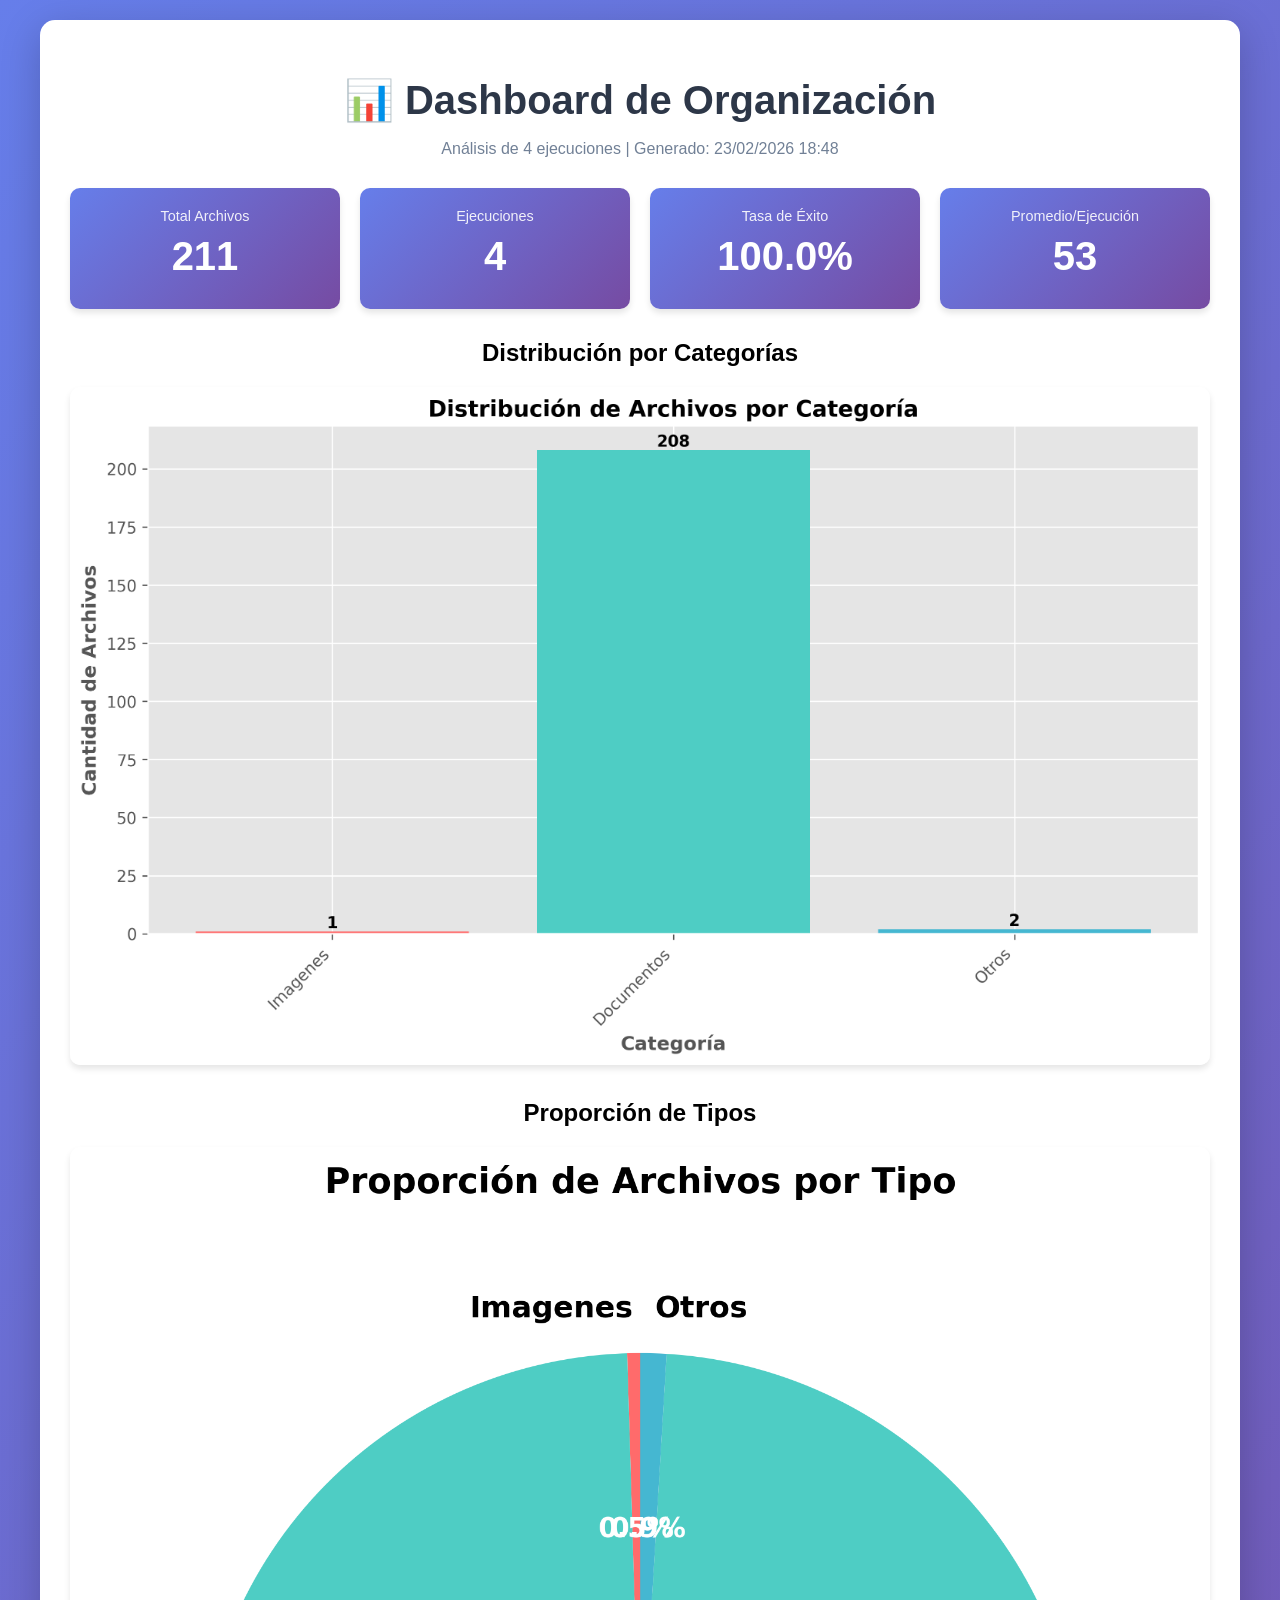
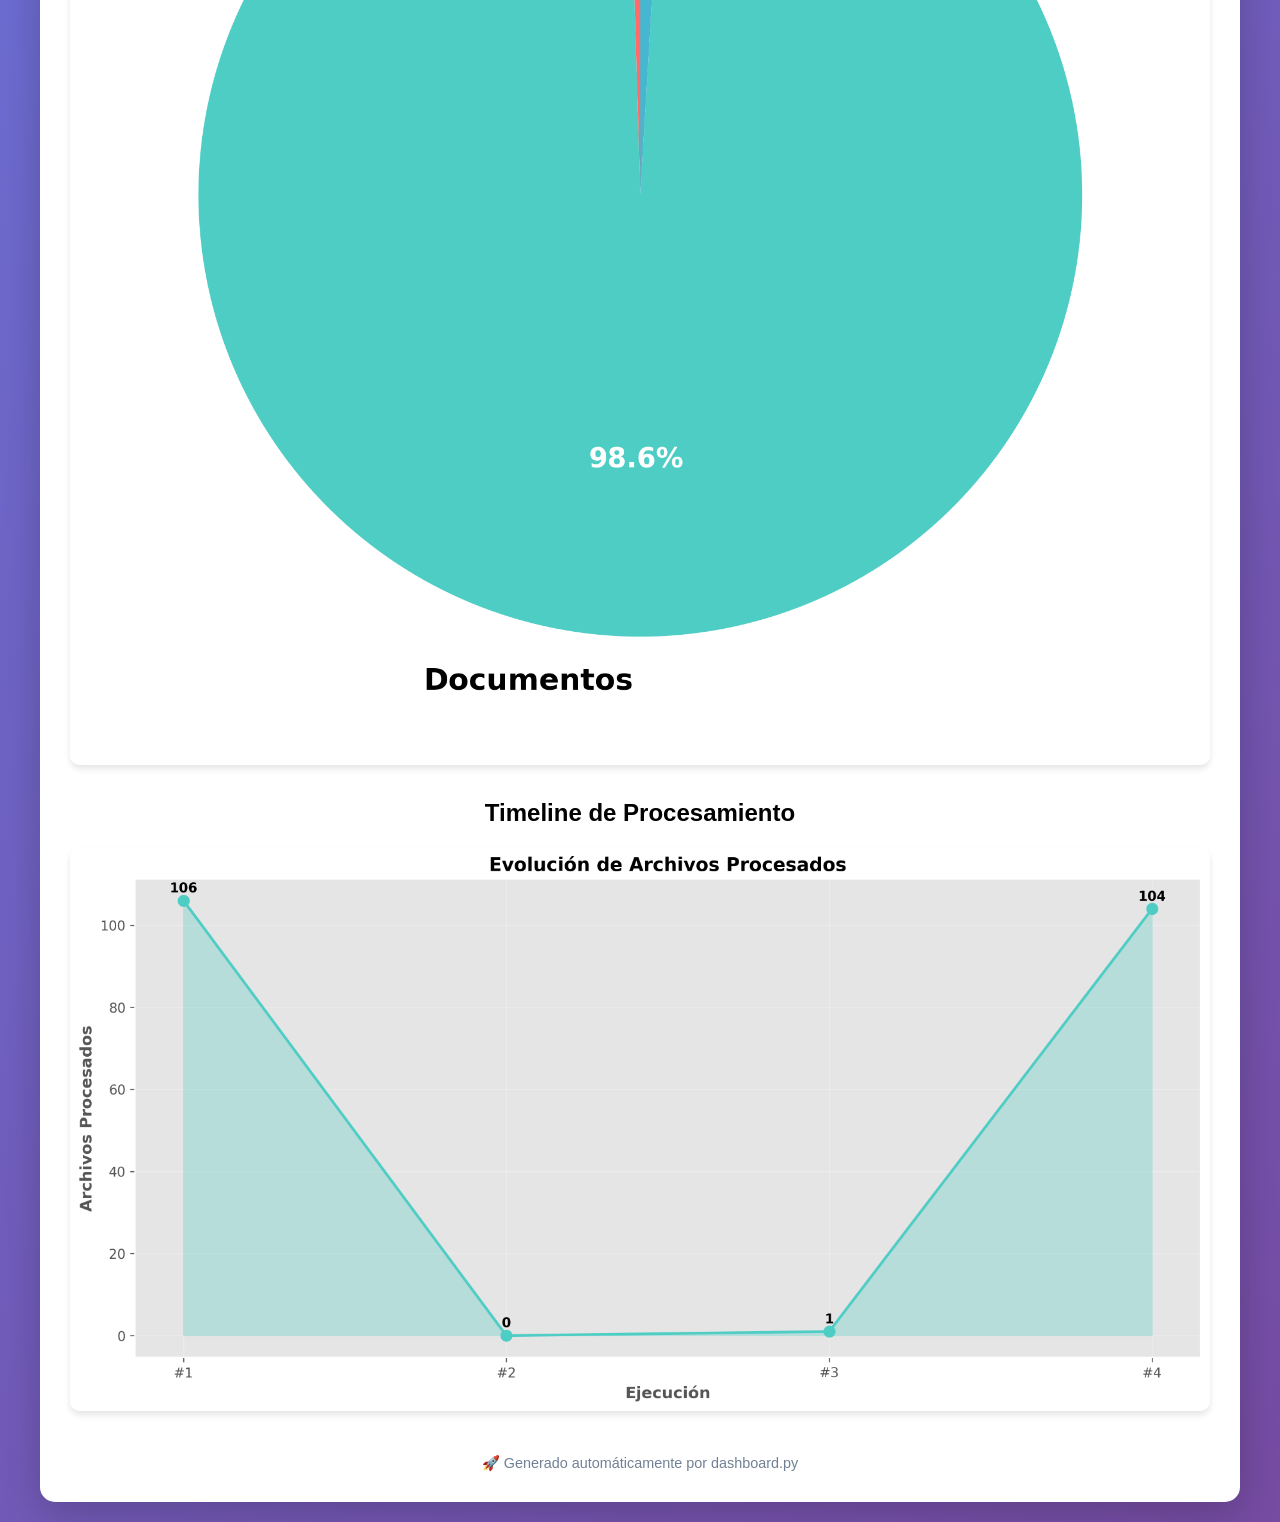
==== dashboard.html @ 082be59c "pruebas dashboard" ====
<!DOCTYPE html>
<html lang="es">
<head>
    <meta charset="UTF-8">
    <meta name="viewport" content="width=device-width, initial-scale=1.0">
    <title>Dashboard - Organizador de Archivos</title>
    <style>
        body {
            font-family: 'Segoe UI', Tahoma, Geneva, Verdana, sans-serif;
            max-width: 1200px;
            margin: 0 auto;
            padding: 20px;
            background: linear-gradient(135deg, #667eea 0%, #764ba2 100%);
        }
        .container {
            background: white;
            border-radius: 15px;
            padding: 30px;
            box-shadow: 0 10px 40px rgba(0,0,0,0.2);
        }
        h1 {
            color: #2d3748;
            text-align: center;
            font-size: 2.5em;
            margin-bottom: 10px;
        }
        .subtitle {
            text-align: center;
            color: #718096;
            margin-bottom: 30px;
        }
        .stats {
            display: grid;
            grid-template-columns: repeat(auto-fit, minmax(200px, 1fr));
            gap: 20px;
            margin: 30px 0;
        }
        .stat-card {
            background: linear-gradient(135deg, #667eea 0%, #764ba2 100%);
            color: white;
            padding: 20px;
            border-radius: 10px;
            text-align: center;
            box-shadow: 0 4px 6px rgba(0,0,0,0.1);
        }
        .stat-number {
            font-size: 2.5em;
            font-weight: bold;
            margin: 10px 0;
        }
        .stat-label {
            font-size: 0.9em;
            opacity: 0.9;
        }
        .chart {
            margin: 30px 0;
            text-align: center;
        }
        .chart img {
            max-width: 100%;
            border-radius: 10px;
            box-shadow: 0 4px 6px rgba(0,0,0,0.1);
        }
        .footer {
            text-align: center;
            margin-top: 40px;
            color: #718096;
            font-size: 0.9em;
        }
    </style>
</head>
<body>
    <div class="container">
        <h1>📊 Dashboard de Organización</h1>
        <p class="subtitle">Análisis de 4 ejecuciones | Generado: 23/02/2026 18:48</p>
        
        <div class="stats">
            <div class="stat-card">
                <div class="stat-label">Total Archivos</div>
                <div class="stat-number">211</div>
            </div>
            <div class="stat-card">
                <div class="stat-label">Ejecuciones</div>
                <div class="stat-number">4</div>
            </div>
            <div class="stat-card">
                <div class="stat-label">Tasa de Éxito</div>
                <div class="stat-number">100.0%</div>
            </div>
            <div class="stat-card">
                <div class="stat-label">Promedio/Ejecución</div>
                <div class="stat-number">53</div>
            </div>
        </div>
        
        <div class="chart">
            <h2>Distribución por Categorías</h2>
            <img src="dashboard_categorias.png" alt="Categorías">
        </div>
        
        <div class="chart">
            <h2>Proporción de Tipos</h2>
            <img src="dashboard_proporcion.png" alt="Proporción">
        </div>
        
        <div class="chart">
            <h2>Timeline de Procesamiento</h2>
            <img src="dashboard_timeline.png" alt="Timeline">
        </div>
        
        <div class="footer">
            🚀 Generado automáticamente por dashboard.py
        </div>
    </div>
</body>
</html>
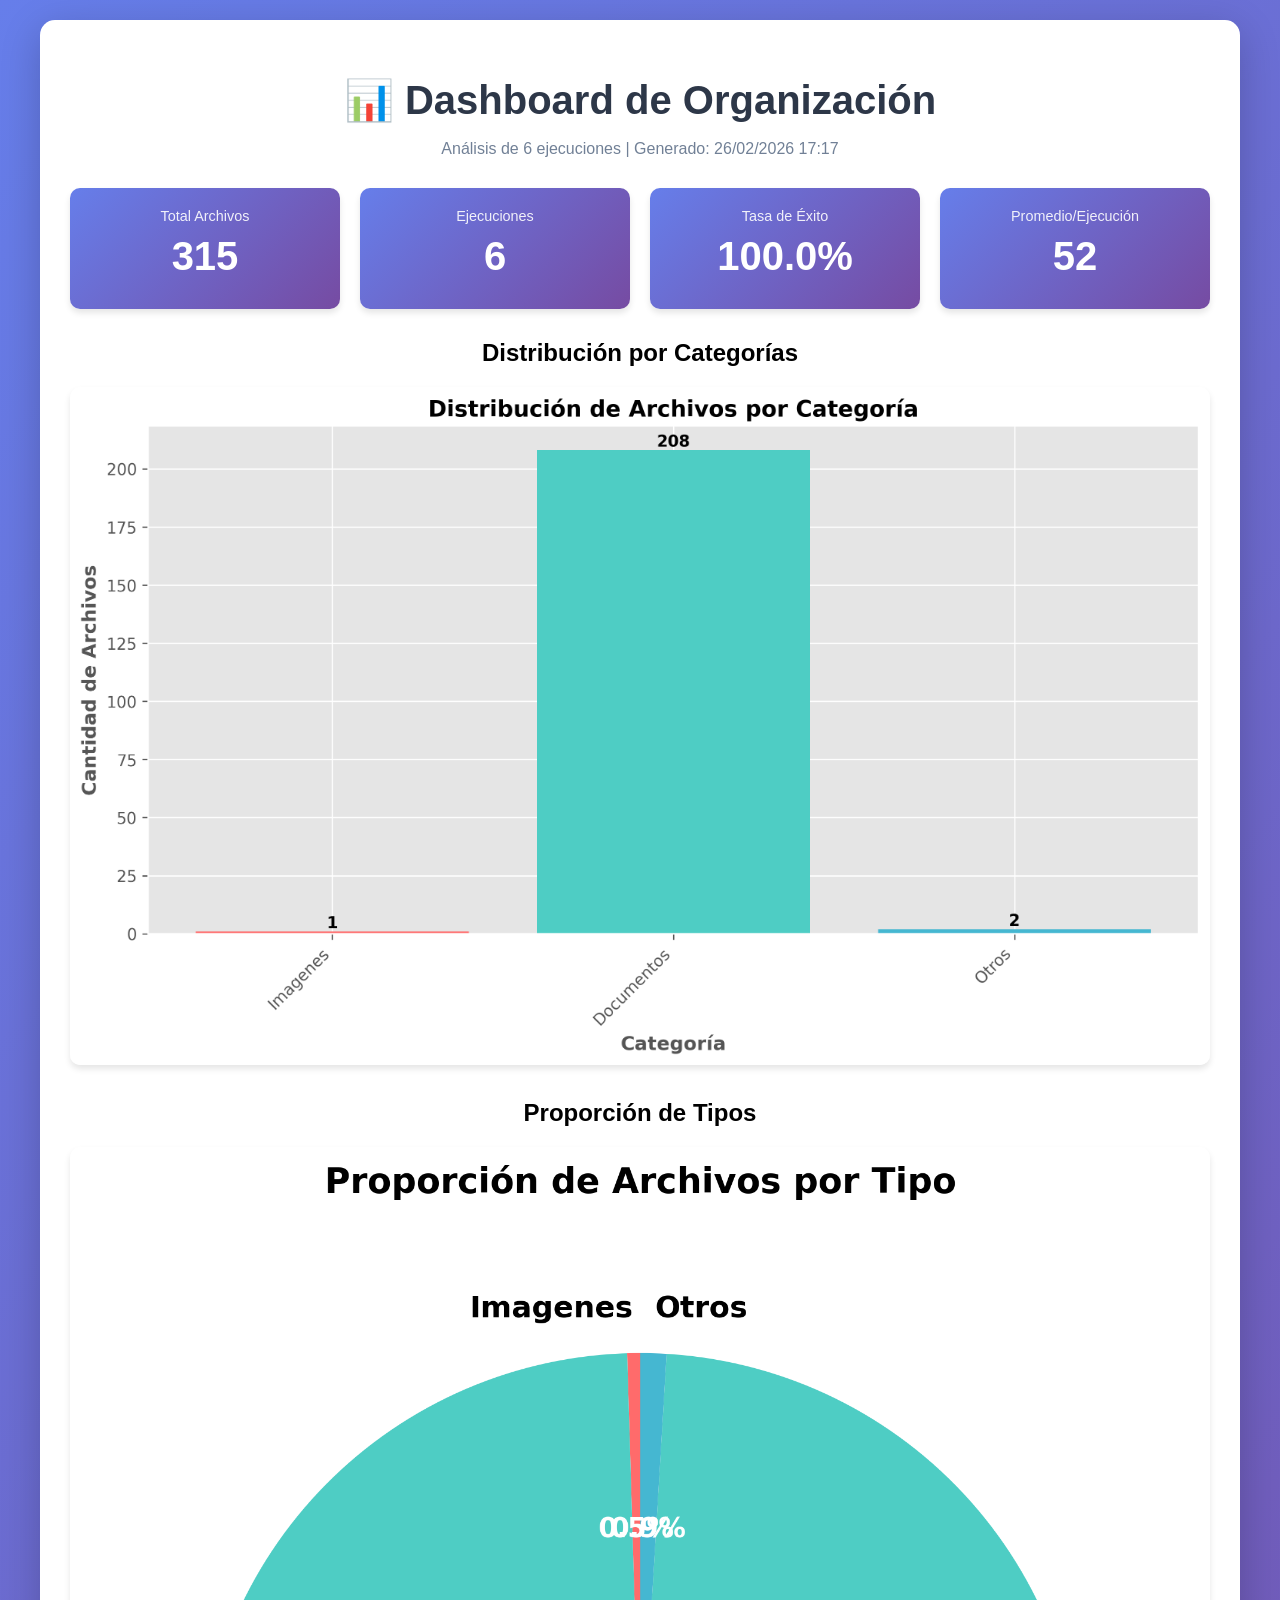
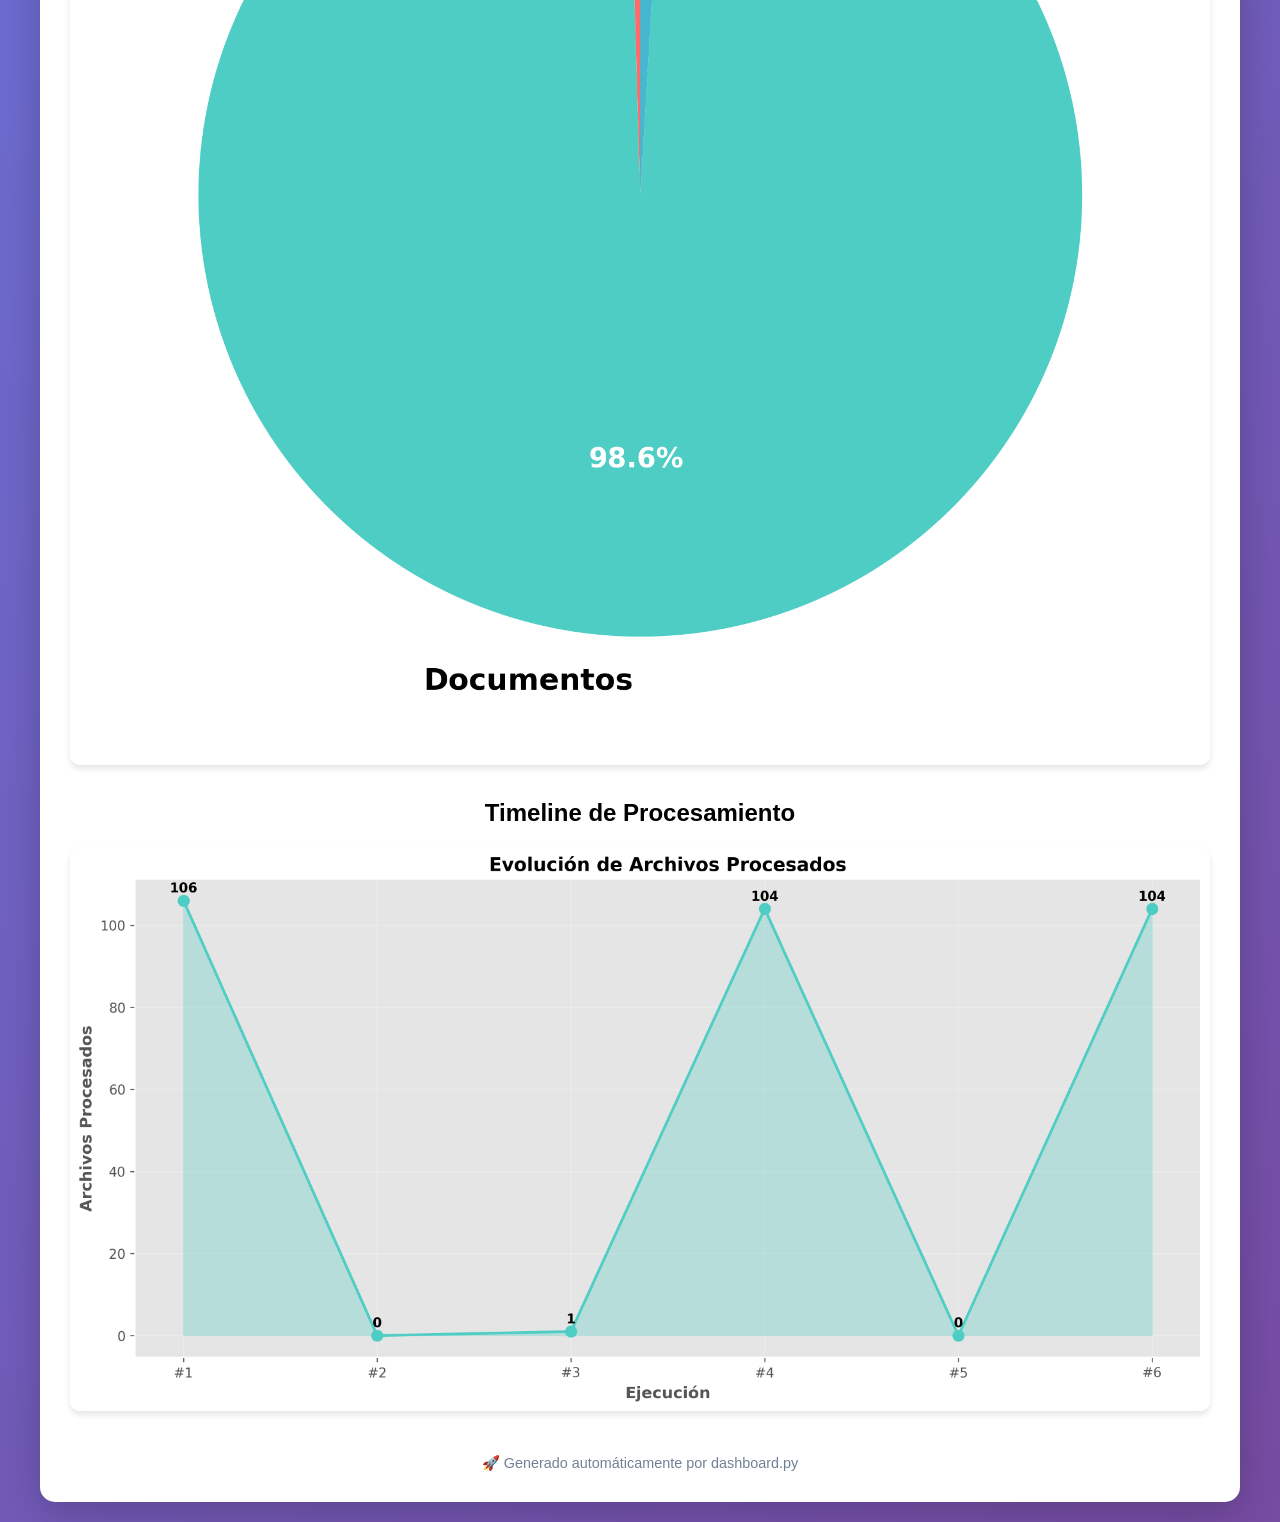
==== commit d1f2732a: "Día 5: Organización jerárquica con subcategorías - Estructura de 2 niveles (Categoría/Subcategoría) " ====
--- a/dashboard.html
+++ b/dashboard.html
@@ -73,16 +73,16 @@
 <body>
     <div class="container">
         <h1>📊 Dashboard de Organización</h1>
-        <p class="subtitle">Análisis de 4 ejecuciones | Generado: 23/02/2026 18:48</p>
+        <p class="subtitle">Análisis de 6 ejecuciones | Generado: 26/02/2026 17:17</p>
         
         <div class="stats">
             <div class="stat-card">
                 <div class="stat-label">Total Archivos</div>
-                <div class="stat-number">211</div>
+                <div class="stat-number">315</div>
             </div>
             <div class="stat-card">
                 <div class="stat-label">Ejecuciones</div>
-                <div class="stat-number">4</div>
+                <div class="stat-number">6</div>
             </div>
             <div class="stat-card">
                 <div class="stat-label">Tasa de Éxito</div>
@@ -90,7 +90,7 @@
             </div>
             <div class="stat-card">
                 <div class="stat-label">Promedio/Ejecución</div>
-                <div class="stat-number">53</div>
+                <div class="stat-number">52</div>
             </div>
         </div>
         
